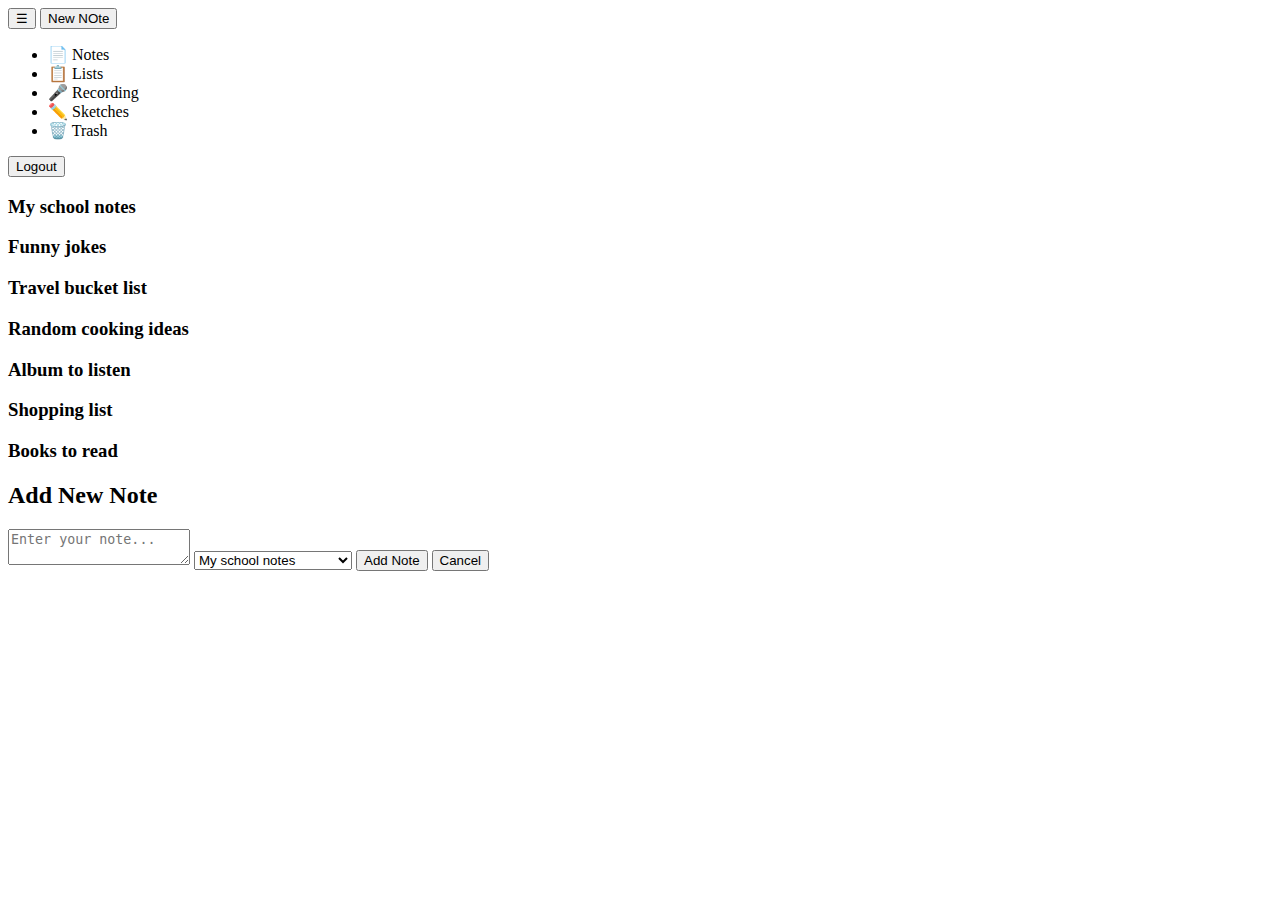
==== dashboard.html @ 90b499cd "Add files via upload" ====
<!DOCTYPE html>
<html lang="en">
<head>
    <meta charset="UTF-8">
    <meta name="viewport" content="width=device-width, initial-scale=1.0">
    <title>Note taking App</title>
    <link rel="stylesheet" href="dash.css">
</head>
<body>
    <div class="container">

        <aside class="sidebar" id="sidebar">
           <button class="toggle-btn" onclick="toggleSidebar()">☰</button>
           <button class="new-note" onclick="openPopup()">New NOte</button>
           <nav>
            <ul>
                <li onclick="showSection('notes')">📄 Notes</li>
                <li onclick="showSection('lists')">📋 Lists</li>
                <li onclick="showSection('recording')">🎤 Recording</li>
                <li onclick="showSEction('sketches')">✏️ Sketches</li>
                <li onclick="showSection('trash')">🗑️ Trash</li>
            </ul>
           </nav>
           <button class="logout-btn" onclick="logout()">Logout</button>
        </aside>
        <main>
            <div class="notes-grid">
                <div class="category" id="school-notes">
                      <h3>My school notes</h3>
                </div>
                <div class="category" id="funny-jokes">
                     <h3>Funny jokes</h3>
                </div>
                <div class="category" id="travel-bucket">
                    <h3>Travel bucket list</h3>
                </div>
                <div class="category" id="cooking-ideas">
                   <h3>Random cooking ideas</h3>
                </div>
                <div class="category" id="album-listen">
                    <h3>Album to listen</h3>
                </div>
                <div class="category" id="shopping-list">
                    <h3>Shopping list</h3>
                </div>
                <div class="category" id="books-listen">
                    <h3>Books to read</h3>
                </div>
            </div>
        </main>
        <div class="popup" id="popup">
            <div class="popup-content">
                <h2>Add New Note</h2>
                <textarea id="noteText" placeholder="Enter your note..."></textarea>
                <select id="categorySelect">
                    <option value="school-notes">My school notes</option>
                    <option value="funny-jokes">Funny jokes</option>
                    <option value="travel-bucket">Travel bucket list</option>
                    <option value="cooking-ideas">Random cooking ideas</option>
                    <option value="album-listen">Album to listen</option>
                    <option value="shopping-list">Shopping list</option>
                    <option value="books-listen">Books to listen</option>
                </select>
                <button id="addNoteBtn">Add Note</button>
                <button onclick="closePopup()">Cancel</button>
            </div>
        </div>
    </div>
    <script src="dash.js"></script>
</body>
</html>
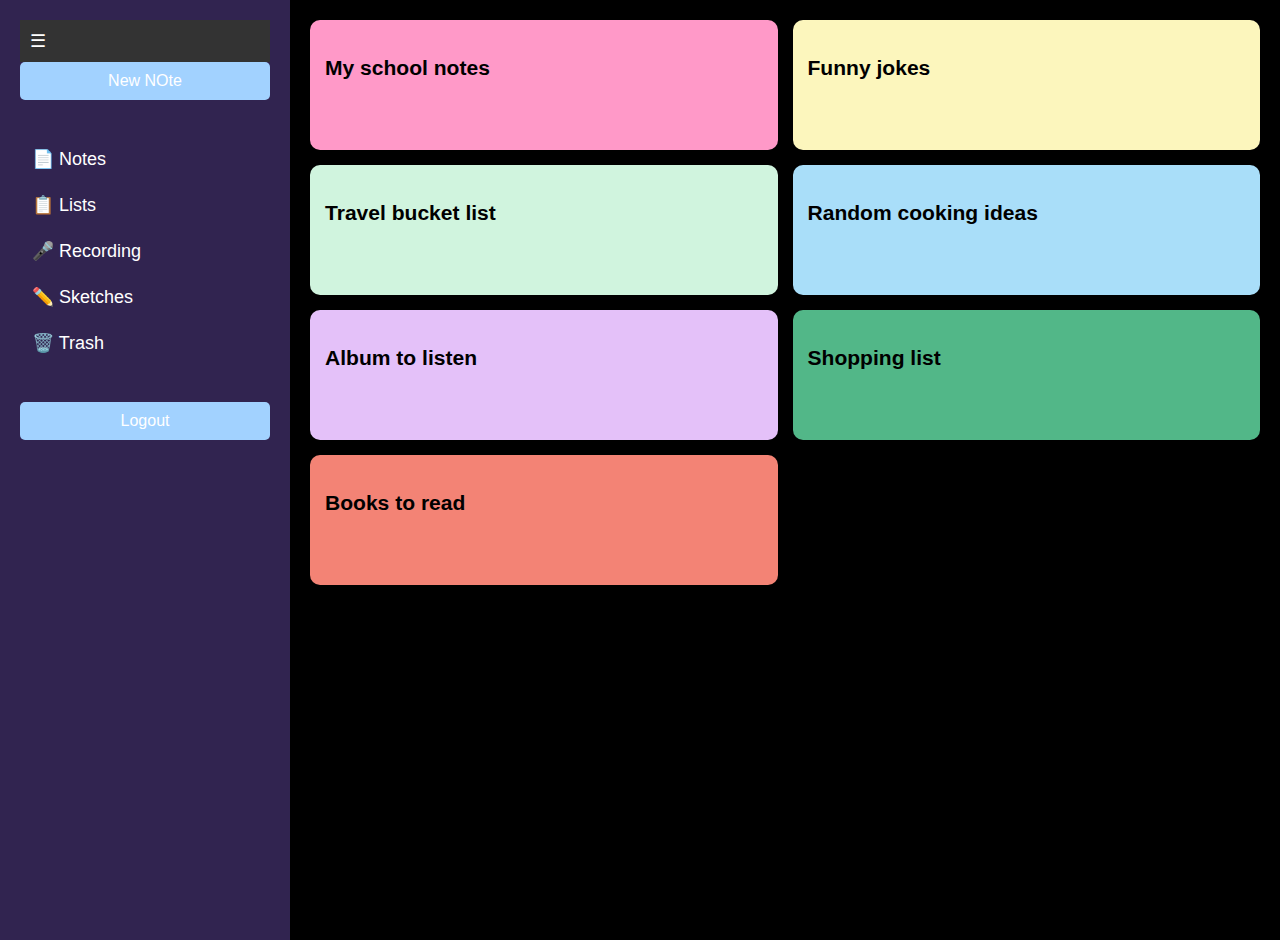
==== commit 0eefce76: "Update dashboard.html" ====
--- a/dashboard.html
+++ b/dashboard.html
@@ -17,7 +17,7 @@
                 <li onclick="showSection('notes')">📄 Notes</li>
                 <li onclick="showSection('lists')">📋 Lists</li>
                 <li onclick="showSection('recording')">🎤 Recording</li>
-                <li onclick="showSEction('sketches')">✏️ Sketches</li>
+                <li onclick="showSection('sketches')">✏️ Sketches</li>
                 <li onclick="showSection('trash')">🗑️ Trash</li>
             </ul>
            </nav>
@@ -68,4 +68,4 @@
     </div>
     <script src="dash.js"></script>
 </body>
-</html>+</html>
--- a/dash.css
+++ b/dash.css
@@ -0,0 +1,238 @@
+body {
+ font-family: Arial, sans-serif;
+ margin: 0;
+ padding: 0;
+ background-color: #1c1b3b; 
+ color: white;
+ display: flex;  
+}
+
+.container {
+    display: flex;
+    width: 100%;
+}
+
+.sidebar{
+    width: 250px;
+    background-color: #312450;
+    padding: 20px;
+    display: flex;
+    flex-direction: column;
+    height: 100vh;
+}
+
+.profile {
+    text-align: center;
+    margin-bottom: 20px;
+}
+
+.profile img {
+    width: 80px;
+    border-radius: 50%;
+}
+
+.profile p {
+    font-size: 18px;
+    margin-top: 10px;
+}
+
+.new-note {
+    background-color: #a2d2ff;
+    color:white;
+    padding: 10px;
+    border: none;
+    cursor: pointer;
+    font-size: 16px;
+    margin-bottom:20px;
+    border-radius: 5px;
+    }
+
+    nav ul {
+        list-style: none;
+        padding: 0;
+    }
+
+    nav ul li {
+        padding: 12px;
+        cursor: pointer;
+        font-size: 18px;
+        color: white;
+    }
+
+    nav ul li:hover {
+        background-color: #473b78;
+    }
+
+    main {
+        flex: 1;
+        padding: 20px;
+        background-color: black;
+    }
+
+    .notes-grid {
+        display: grid;
+        grid-template-columns: repeat(2, 1fr);
+        gap: 15px;
+    }
+
+    .category{
+        background-color: #81c3d7;
+        padding: 15px;
+        border-radius: 10px;
+        font-size: 18px;
+        min-height: 100px;
+        color: black;
+    }
+    .category:nth-child(1) {
+        background-color: #ff99c8;
+    }
+
+    .category:nth-child(2) {
+        background-color: #fcf6bd;
+    }
+
+    .category:nth-child(3) {
+        background-color:#d0f4de;
+    }
+    .category:nth-child(4){
+        background-color: #a9def9;
+    }
+    .category:nth-child(5){
+        background-color: #e4c1f9;
+    }
+    .category:nth-child(6){
+        background-color: #52b788;
+    }
+    .category:nth-child(7){
+        background-color: #f38375;
+    }
+
+    .popup {
+        display: none;
+        position: fixed;
+        top: 50%;
+        left: 50%;
+        transform: translate(-50%, -50%);
+        background-color: #219ebc;
+        padding: 20px;
+        box-shadow: 0 0 10px black;
+        border-radius: 8px;
+        width: 300px;
+    }
+
+    .popup-content {
+        display: flex;
+        flex-direction: column;
+    }
+    
+
+    .popup textarea {
+        width: 100%;
+        height: 80px;
+        margin-bottom: 10px;
+    }
+
+    .popup select {
+        padding: 8px;
+        margin-bottom: 10px;
+    }
+
+    .popup button {
+        background-color: #a2d2ff;
+        color: white;
+        padding: 10px;
+        border: none;
+        cursor: pointer;
+        margin-bottom: 5px;
+        border-radius: 5px;
+    }
+
+    .popup button:last-child {
+        background-color:#666;
+    }
+
+    .popup button:hover {
+        opacity: 0.8;
+    }
+
+    #notes-container {
+        padding:20px;
+        background: #1E1E2E;
+        border-radius: 8px;
+        color: white;
+    }
+    
+    .task-container {
+        margin-top: 10px;
+        padding: 10px;
+        background: #282A36;
+        border-radius: 8px;
+        min-height: 50px;
+    }
+
+    .note {
+        background: #D9E2EC;
+        color: black;
+        padding: 10px;
+        margin: 5px 0;
+        border-radius: 5px;
+    }
+
+    .popup {
+        display: none;
+        position: fixed;
+        top: 50%;
+        left: 50%;
+        transform: translate(-50%, -50%);
+        background: white;
+        padding: 20px;
+        border-radius: 10px;
+        box-shadow:0px 0px 10px rgba(0, 0, 0, 0.1);
+        z-index: 1000;
+    }
+
+    .logout-btn {
+        background: #a2d2ff;
+        color:white;
+        border: none;
+        padding: 10px;
+        width: 100%;
+        margin-top: 20px;
+        cursor: pointer;
+        font-size: 16px;
+        border-radius: 5px;
+    }
+
+    .logout-btn:hover {
+        background: #a2d2ff;
+    }
+
+    .toggle-btn {
+        background: #333;
+        color: white;
+        border: none;
+        padding: 10px;
+        font-size: 18px;
+        cursor: pointer;
+        width: 100%;
+        text-align: left;
+    }
+
+    .sidebar.collapsed {
+        width: 60px;
+    }
+    
+    .sidebar.collapsed nav ul li {
+        display: none;
+    }
+
+    .sidebar.collapsed .new-note,
+    .sidebar.collapsed .logout-btn {
+        display: none;
+    }
+
+
+
+
+
+    
